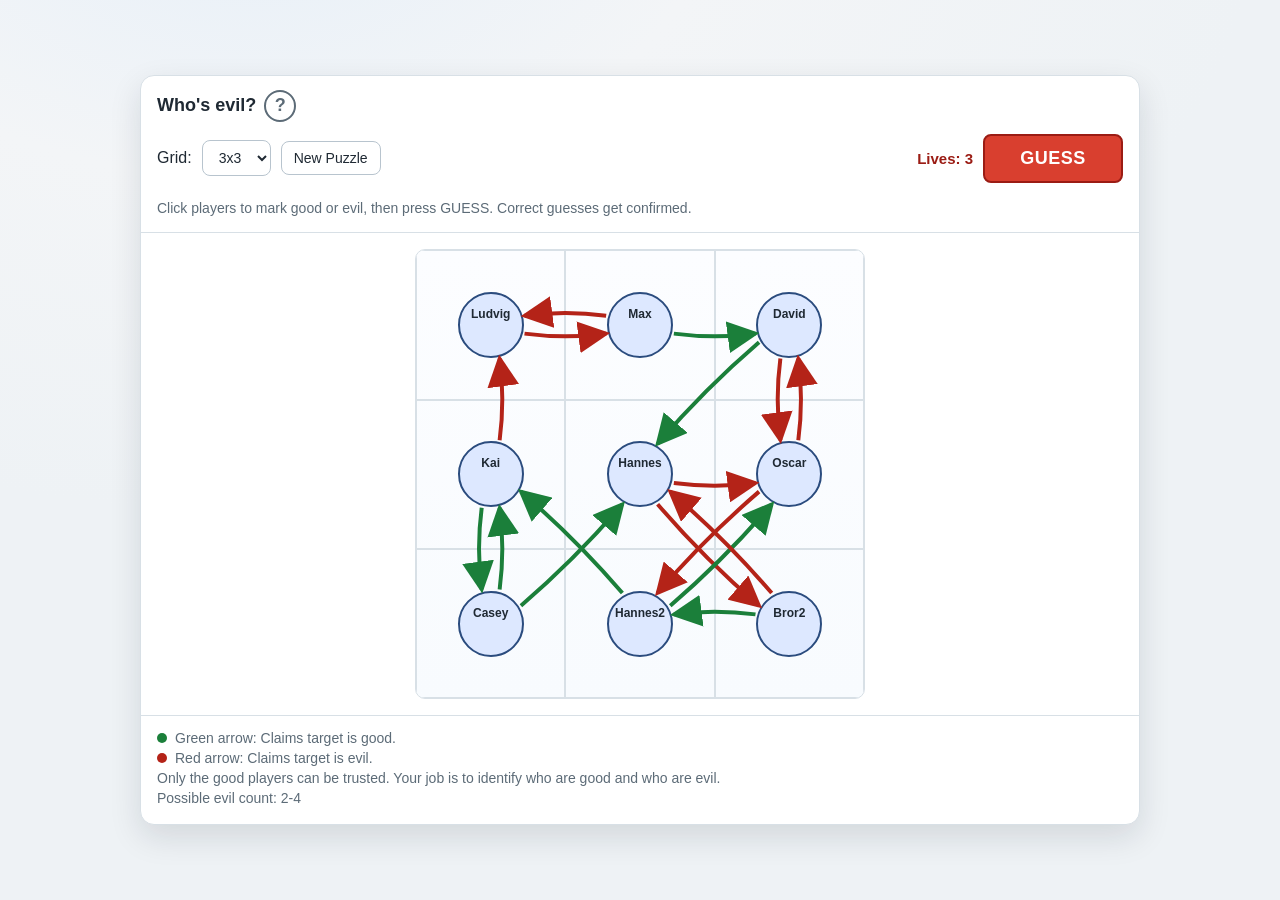
==== clues-game/index.html @ 1d9a7e83 "fix clues mobile ui" ====
<!doctype html>
<html lang="en">
<head>
  <meta charset="utf-8" />
  <meta name="viewport" content="width=device-width, initial-scale=1" />
  <title>Who's evil? (web)</title>
  <style>
    :root {
      --bg: #f3f5f7;
      --panel: #ffffff;
      --ink: #1f2933;
      --muted: #5c6b77;
      --line: #d8e0e6;
      --accent: #2b4c7e;
      --good: #1b7f3a;
      --evil: #b42318;
      --cell: 150px;
      --pad: 30px;
    }

    * { box-sizing: border-box; }
    body {
      margin: 0;
      background: radial-gradient(1000px 600px at 20% -10%, #e8f0f8 0%, var(--bg) 45%, #eef2f5 100%);
      color: var(--ink);
      font-family: "Segoe UI", Tahoma, sans-serif;
      min-height: 100vh;
      display: grid;
      place-items: center;
      padding: clamp(10px, 2.5vw, 20px);
    }

    .app {
      width: min(1000px, 100%);
      background: var(--panel);
      border: 1px solid var(--line);
      border-radius: 14px;
      box-shadow: 0 12px 32px rgba(16, 24, 40, 0.12);
      overflow: hidden;
    }

    .topbar {
      padding: 14px 16px;
      border-bottom: 1px solid var(--line);
      display: flex;
      align-items: center;
      justify-content: space-between;
      gap: 12px;
      flex-wrap: wrap;
    }

    .title {
      font-size: 18px;
      font-weight: 700;
    }

    .title-wrap {
      display: flex;
      align-items: center;
      gap: 8px;
    }

    .controls {
      display: flex;
      gap: 10px;
      align-items: center;
      flex-wrap: wrap;
      width: 100%;
    }

    .controls-main {
      display: flex;
      gap: 10px;
      align-items: center;
      flex-wrap: wrap;
    }

    .controls-right {
      margin-left: auto;
      display: flex;
      align-items: center;
      gap: 10px;
      flex-wrap: wrap;
    }

    button, select {
      border: 1px solid #b8c4ce;
      border-radius: 8px;
      background: #fff;
      color: var(--ink);
      padding: 8px 12px;
      font-size: 14px;
      cursor: pointer;
    }

    button:hover { background: #f8fbff; }

    .guess-btn {
      padding: 12px 22px;
      font-size: 18px;
      font-weight: 800;
      letter-spacing: 0.03em;
      border: 2px solid #9b1c14;
      background: #d93f2f;
      color: #ffffff;
      min-width: 140px;
      min-height: 44px;
    }

    .guess-btn:hover {
      background: #c63224;
    }

    .lives {
      font-weight: 700;
      color: #9b1c14;
      font-size: 15px;
    }

    .status {
      width: 100%;
      color: var(--muted);
      font-size: 14px;
      margin-top: 4px;
      line-height: 1.4;
    }

    .board-wrap {
      padding: clamp(8px, 2.5vw, 16px);
    }

    .board {
      position: relative;
      margin: 0 auto;
      border: 1px solid var(--line);
      border-radius: 10px;
      background: linear-gradient(180deg, #fcfdff 0%, #f8fbfe 100%);
      overflow: hidden;
    }

    .cells {
      position: absolute;
      inset: 0;
      display: grid;
      z-index: 2;
    }

    .cell {
      border: 1px solid var(--line);
      display: grid;
      place-items: center;
      cursor: pointer;
      user-select: none;
      position: relative;
      background: transparent;
    }

    .avatar {
      width: var(--avatar-size, 66px);
      height: var(--avatar-size, 66px);
      border-radius: 999px;
      border: 2px solid var(--accent);
      background: #dde8ff;
      display: grid;
      place-items: center;
      text-align: center;
      padding: 6px;
      line-height: 1.1;
    }

    .name {
      font-size: var(--name-size, 12px);
      font-weight: 700;
    }

    .team {
      margin-top: 4px;
      font-size: var(--team-size, 11px);
      font-weight: 700;
      color: #334155;
    }

    .team.good { color: var(--good); }
    .team.evil { color: var(--evil); }

    svg {
      position: absolute;
      inset: 0;
      z-index: 3;
      pointer-events: none;
    }

    .legend {
      padding: 14px 16px 18px;
      border-top: 1px solid var(--line);
      color: var(--muted);
      font-size: 14px;
      display: grid;
      gap: 4px;
    }

    .dot {
      display: inline-block;
      width: 10px;
      height: 10px;
      border-radius: 999px;
      margin-right: 8px;
    }

    .dot.good { background: var(--good); }
    .dot.evil { background: var(--evil); }

    .share-btn {
      display: none;
      padding: 12px 22px;
      font-size: 14px;
      font-weight: 700;
      border: 2px solid var(--accent);
      background: var(--accent);
      color: #ffffff;
      border-radius: 8px;
      cursor: pointer;
    }

    .share-btn:hover {
      background: #1e3a5f;
    }

    .share-btn.show {
      display: inline-block;
    }

    .help-btn {
      width: 32px;
      height: 32px;
      border-radius: 50%;
      border: 2px solid var(--muted);
      background: transparent;
      color: var(--muted);
      font-size: 18px;
      font-weight: bold;
      cursor: pointer;
      display: flex;
      align-items: center;
      justify-content: center;
      padding: 0;
    }

    .help-btn:hover {
      border-color: var(--accent);
      color: var(--accent);
      background: transparent;
    }

    .modal {
      display: none;
      position: fixed;
      inset: 0;
      background: rgba(0, 0, 0, 0.5);
      z-index: 1000;
      align-items: center;
      justify-content: center;
      padding: 20px;
    }

    .modal.show {
      display: flex;
    }

    .modal-content {
      background: var(--panel);
      border-radius: 14px;
      padding: 32px;
      max-width: 600px;
      max-height: 80vh;
      overflow-y: auto;
      box-shadow: 0 20px 60px rgba(16, 24, 40, 0.3);
      border: 1px solid var(--line);
    }

    .modal-header {
      display: flex;
      align-items: center;
      justify-content: space-between;
      margin-bottom: 20px;
    }

    .modal-title {
      font-size: 20px;
      font-weight: 700;
      color: var(--ink);
    }

    .modal-close {
      width: 32px;
      height: 32px;
      border: none;
      background: transparent;
      color: var(--muted);
      font-size: 24px;
      cursor: pointer;
      padding: 0;
      display: flex;
      align-items: center;
      justify-content: center;
    }

    .modal-close:hover {
      color: var(--ink);
    }

    .modal-body {
      color: var(--ink);
      font-size: 14px;
      line-height: 1.6;
      white-space: pre-wrap;
      word-wrap: break-word;
    }

    @media (max-width: 760px) {
      .app {
        border-radius: 12px;
      }

      .topbar {
        padding: 12px;
        gap: 10px;
      }

      .controls {
        gap: 8px;
      }

      .controls-main,
      .controls-right {
        width: 100%;
      }

      .controls-main {
        display: grid;
        grid-template-columns: auto minmax(0, 1fr) auto;
        align-items: center;
        gap: 8px;
      }

      .controls-right {
        margin-left: 0;
        justify-content: space-between;
      }

      .guess-btn,
      .share-btn {
        min-width: 110px;
        padding: 10px 14px;
        font-size: 15px;
      }

      .lives {
        font-size: 14px;
      }

      .legend {
        padding: 10px 12px 12px;
        font-size: 13px;
      }

      .modal {
        padding: 12px;
      }

      .modal-content {
        padding: 18px;
        max-height: 86vh;
      }
    }

    @media (max-width: 420px) {
      .title {
        font-size: 17px;
      }

      .controls-main {
        grid-template-columns: 1fr;
      }

      .controls-main label {
        font-size: 13px;
      }

      .controls-main select,
      .controls-main button,
      .controls-right button {
        width: 100%;
      }

      .controls-right {
        gap: 8px;
      }

      .help-btn {
        width: 30px;
        height: 30px;
        font-size: 16px;
      }
    }
  </style>
</head>
<body>
  <div class="app">
    <div class="topbar">
      <div class="title-wrap">
        <div class="title">Who's evil?</div>
        <button id="helpBtn" class="help-btn">?</button>
      </div>
      <div class="controls">
        <div class="controls-main">
          <label for="gridSize">Grid:</label>
          <select id="gridSize">
            <option value="2">2x2</option>
            <option value="3" selected>3x3</option>
          </select>
          <button id="newPuzzleBtn">New Puzzle</button>
        </div>
        <div class="controls-right">
          <div id="livesDisplay" class="lives">Lives: 3</div>
          <button id="shareBtn" class="share-btn">Share</button>
          <button id="guessBtn" class="guess-btn">GUESS</button>
        </div>
      </div>
      <div id="status" class="status">Click players to mark good or evil, then press GUESS. Correct guesses get confirmed.</div>
    </div>

    <div class="board-wrap">
      <div id="board" class="board">
        <svg id="arrows"></svg>
        <div id="cells" class="cells"></div>
      </div>
    </div>

    <div class="legend">
      <div><span class="dot good"></span>Green arrow: Claims target is good.</div>
      <div><span class="dot evil"></span>Red arrow: Claims target is evil.</div>
      <div>Only the good players can be trusted. Your job is to identify who are good and who are evil.</div>
      <div id="evilRangeLine"></div>
    </div>
  </div>

  <div id="helpModal" class="modal">
    <div class="modal-content">
      <div class="modal-header">
        <div class="modal-title">How to Play</div>
        <button class="modal-close" id="modalCloseBtn">&times;</button>
      </div>
      <div class="modal-body">You know when you play social deduction games like mafia or blood on the clock tower. Then often there are good and evil players all claiming what teams other players are on. For example Alex might say "Blake is evil and Casey is good". The problem is that if Alex is evil you don't know if their claims are true.
        
Since I'm a mathematician i just abstracted away the sentences into red and green arrows.

Inspired by the Clues by Sam game (if it was cool and the evil people actually lied).</div>
    </div>
  </div>

  <script>
    const FIRST_NAMES = [
      "Bert", "Bror", "Bror2", "Casey", "David", "Eve", "Fiona", "Gabe", "Hannes", "Hannes2", "Hilda",
      "Kyoto", "Johan", "Kai", "Lycke", "Ludvig", "Max", "Noel", "Oscar",
    ];

    let currentCharacters = null;
    let GRID_SIZE = 3;
    let NUM_PLAYERS = GRID_SIZE * GRID_SIZE;
    let lives = 3;
    let guessCount = 0;
    let guessHistory = [];
    let guessMarks = [];
    let confirmedMarks = [];
    let guessElements = [];
    let gameResolved = false;
    let isDailyPuzzle = false;
    let rngSeed = 0;

    function getTodaysSeed() {
      const now = new Date();
      const dateStr = now.toISOString().split('T')[0];
      return parseInt(dateStr.replace(/-/g, ''), 10);
    }

    function getRandomSeed() {
      let seed;
      if (window.crypto && window.crypto.getRandomValues) {
        const buf = new Uint32Array(1);
        window.crypto.getRandomValues(buf);
        seed = buf[0];
      } else {
        seed = Date.now() ^ Math.floor(Math.random() * 1e9);
      }

      seed = Math.abs(seed) % 233280;
      const dailySeed = getTodaysSeed() % 233280;
      if (seed === dailySeed) {
        seed = (seed + 1) % 233280;
      }
      return seed;
    }

    function seededRandom() {
      rngSeed = (rngSeed * 9301 + 49297) % 233280;
      return rngSeed / 233280;
    }

    function initializeSeededRandom(useDailySeed) {
      rngSeed = useDailySeed ? (getTodaysSeed() % 233280) : getRandomSeed();
    }

    function randInt(min, max) {
      return Math.floor(seededRandom() * (max - min + 1)) + min;
    }

    function choose(arr) {
      return arr[randInt(0, arr.length - 1)];
    }

    function shuffleCopy(arr) {
      const out = arr.slice();
      for (let i = out.length - 1; i > 0; i--) {
        const j = randInt(0, i);
        [out[i], out[j]] = [out[j], out[i]];
      }
      return out;
    }

    function sample(arr, n) {
      return shuffleCopy(arr).slice(0, n);
    }

    function getEvilBounds() {
      if (NUM_PLAYERS <= 4) return [1, 2];
      if (NUM_PLAYERS <= 9) return [2, 4];
      const minEvil = Math.max(2, Math.floor(NUM_PLAYERS / 4));
      const maxEvil = Math.max(minEvil, Math.floor(NUM_PLAYERS / 2));
      return [minEvil, maxEvil];
    }

    function getNeighbors(index) {
      const row = Math.floor(index / GRID_SIZE);
      const col = index % GRID_SIZE;
      const neighbors = [];

      for (let dr = -1; dr <= 1; dr++) {
        for (let dc = -1; dc <= 1; dc++) {
          if (dr === 0 && dc === 0) continue;
          const nr = row + dr;
          const nc = col + dc;
          if (nr >= 0 && nr < GRID_SIZE && nc >= 0 && nc < GRID_SIZE) {
            neighbors.push(nr * GRID_SIZE + nc);
          }
        }
      }

      return neighbors;
    }

    function generateStatement(characterIndex, characters, maxStatements) {
      const neighbors = getNeighbors(characterIndex);
      if (neighbors.length === 0) return [];

      const count = randInt(1, Math.min(maxStatements, neighbors.length));
      const mentioned = sample(neighbors, count);
      const team = characters[characterIndex].team;

      return mentioned.map((neighborIdx) => {
        if (team === "Good") {
          return {
            about: neighborIdx,
            claim: characters[neighborIdx].team === "Good" ? "good" : "evil"
          };
        }
        return {
          about: neighborIdx,
          claim: choose(["good", "evil"])
        };
      });
    }

    function buildGrid(maxStatements) {
      const pool = shuffleCopy(FIRST_NAMES);
      const characters = [];
      for (let i = 0; i < NUM_PLAYERS; i++) {
        characters.push({ name: pool[i], statements: [] });
      }

      const [minEvil, maxEvil] = getEvilBounds();
      const numEvils = randInt(minEvil, maxEvil);
      const evilIndices = new Set(sample([...Array(NUM_PLAYERS).keys()], numEvils));

      characters.forEach((char, i) => {
        char.team = evilIndices.has(i) ? "Evil" : "Good";
      });

      for (let i = 0; i < NUM_PLAYERS; i++) {
        characters[i].statements = generateStatement(i, characters, maxStatements);
      }

      return characters;
    }

    function buildUniverseFromMask(mask) {
      const universe = [];
      for (let i = 0; i < NUM_PLAYERS; i++) {
        universe.push(((mask >> i) & 1) ? "Evil" : "Good");
      }
      return universe;
    }

    function goodPlayerLiesInUniverse(characters, universe) {
      for (let speaker = 0; speaker < NUM_PLAYERS; speaker++) {
        if (universe[speaker] !== "Good") continue;
        for (const stmt of characters[speaker].statements) {
          const actual = universe[stmt.about];
          if (stmt.claim === "good" && actual !== "Good") return true;
          if (stmt.claim === "evil" && actual !== "Evil") return true;
        }
      }
      return false;
    }

    function countPossibleUniverses(characters) {
      let count = 0;
      let uniqueUniverse = null;
      const [minEvil, maxEvil] = getEvilBounds();

      for (let mask = 0; mask < (1 << NUM_PLAYERS); mask++) {
        const universe = buildUniverseFromMask(mask);
        const evilCount = universe.reduce((acc, t) => acc + (t === "Evil" ? 1 : 0), 0);
        if (evilCount < minEvil || evilCount > maxEvil) continue;

        if (goodPlayerLiesInUniverse(characters, universe)) continue;

        count += 1;
        if (count === 1) uniqueUniverse = universe;
        if (count > 1) return [count, null];
      }

      return [count, uniqueUniverse];
    }

    function generateGrid() {
      const generationPlan = [
        [10, 1],
        [60, 2],
        [120, 3],
        [200, 4],
      ];

      let generationCount = 0;
      for (const [attempts, maxStatements] of generationPlan) {
        for (let i = 0; i < attempts; i++) {
          generationCount += 1;
          const characters = buildGrid(maxStatements);
          const [possibleCount] = countPossibleUniverses(characters);
          if (possibleCount === 1) {
            return [characters, generationCount, true];
          }
        }
      }

      return [null, generationCount, false];
    }

    function setStatus(text) {
      document.getElementById("status").textContent = text;
    }

    function setLivesDisplay() {
      document.getElementById("livesDisplay").textContent = `Lives: ${lives}`;
    }

    function markLabelFromGuess(index) {
      if (confirmedMarks[index]) {
        return guessMarks[index] === "Good" ? "good" : "evil";
      }
      if (guessMarks[index] === null) return "";
      if (guessMarks[index] === "Good") return "good?";
      return "evil?";
    }

    function setGuessLabel(index) {
      const labelEl = guessElements[index];
      labelEl.textContent = markLabelFromGuess(index);
      labelEl.classList.remove("good", "evil");
      if (guessMarks[index] === "Good") labelEl.classList.add("good");
      if (guessMarks[index] === "Evil") labelEl.classList.add("evil");
    }

    function revealAllTeams() {
      for (let i = 0; i < NUM_PLAYERS; i++) {
        const labelEl = guessElements[i];
        labelEl.textContent = currentCharacters[i].team;
        labelEl.classList.remove("good", "evil");
        labelEl.classList.add(currentCharacters[i].team === "Good" ? "good" : "evil");
      }
    }

    function renderBoard(characters) {
      const board = document.getElementById("board");
      const cellsLayer = document.getElementById("cells");
      const svg = document.getElementById("arrows");
      const boardWrap = document.querySelector(".board-wrap");
      const [minEvil, maxEvil] = getEvilBounds();

      const wrapStyles = window.getComputedStyle(boardWrap);
      const padX = parseFloat(wrapStyles.paddingLeft) + parseFloat(wrapStyles.paddingRight);
      const availableWidth = Math.max(boardWrap.clientWidth - padX - 2, 180);
      const maxCellSize = GRID_SIZE === 2 ? 180 : 150;
      const minCellSize = GRID_SIZE === 2 ? 86 : 64;
      const cellSize = Math.max(
        minCellSize,
        Math.min(maxCellSize, Math.floor(availableWidth / GRID_SIZE))
      );
      const width = cellSize * GRID_SIZE;
      const height = cellSize * GRID_SIZE;
      board.style.width = width + "px";
      board.style.height = height + "px";
      board.style.setProperty("--avatar-size", `${Math.max(44, Math.floor(cellSize * 0.44))}px`);
      board.style.setProperty("--name-size", `${Math.max(10, Math.floor(cellSize * 0.08))}px`);
      board.style.setProperty("--team-size", `${Math.max(10, Math.floor(cellSize * 0.075))}px`);
      cellsLayer.style.gridTemplateColumns = `repeat(${GRID_SIZE}, 1fr)`;
      cellsLayer.style.gridTemplateRows = `repeat(${GRID_SIZE}, 1fr)`;
      cellsLayer.innerHTML = "";

      svg.setAttribute("viewBox", `0 0 ${width} ${height}`);
      const markerSize = window.innerWidth <= 420 ? 5 : (window.innerWidth <= 760 ? 6 : 8);
      const markerRefX = markerSize - 1;
      const markerRefY = markerSize / 2;
      svg.innerHTML = `
        <defs>
          <marker id="arrowGreen" markerWidth="${markerSize}" markerHeight="${markerSize}" refX="${markerRefX}" refY="${markerRefY}" orient="auto" markerUnits="strokeWidth">
            <path d="M0,0 L${markerSize},${markerRefY} L0,${markerSize} z" fill="#1b7f3a"></path>
          </marker>
          <marker id="arrowRed" markerWidth="${markerSize}" markerHeight="${markerSize}" refX="${markerRefX}" refY="${markerRefY}" orient="auto" markerUnits="strokeWidth">
            <path d="M0,0 L${markerSize},${markerRefY} L0,${markerSize} z" fill="#b42318"></path>
          </marker>
        </defs>
      `;

      const centers = [];
      guessMarks = Array(NUM_PLAYERS).fill(null);
      confirmedMarks = Array(NUM_PLAYERS).fill(false);
      guessElements = Array(NUM_PLAYERS).fill(null);
      for (let i = 0; i < NUM_PLAYERS; i++) {
        const row = Math.floor(i / GRID_SIZE);
        const col = i % GRID_SIZE;
        const cx = col * cellSize + cellSize / 2;
        const cy = row * cellSize + cellSize / 2;
        centers.push([cx, cy]);

        const cell = document.createElement("div");
        cell.className = "cell";

        const avatar = document.createElement("div");
        avatar.className = "avatar";
        const name = document.createElement("div");
        name.className = "name";
        name.textContent = characters[i].name;
        const team = document.createElement("div");
        team.className = "team";
        team.textContent = "";
        guessElements[i] = team;

        avatar.appendChild(name);
        avatar.appendChild(team);
        cell.appendChild(avatar);

        cell.addEventListener("click", () => {
          if (gameResolved || confirmedMarks[i]) return;

          if (guessMarks[i] === null) {
            guessMarks[i] = "Good";
          } else if (guessMarks[i] === "Good") {
            guessMarks[i] = "Evil";
          } else {
            guessMarks[i] = null;
          }
          setGuessLabel(i);
        });

        cellsLayer.appendChild(cell);
      }

      for (let speaker = 0; speaker < NUM_PLAYERS; speaker++) {
        const [sx, sy] = centers[speaker];
        for (let stmtIndex = 0; stmtIndex < characters[speaker].statements.length; stmtIndex++) {
          const stmt = characters[speaker].statements[stmtIndex];
          const [tx, ty] = centers[stmt.about];
          const color = stmt.claim === "good" ? "#1b7f3a" : "#b42318";
          const marker = stmt.claim === "good" ? "url(#arrowGreen)" : "url(#arrowRed)";

          const dx = tx - sx;
          const dy = ty - sy;
          const len = Math.max(Math.hypot(dx, dy), 1);
          const ux = dx / len;
          const uy = dy / len;
          const perpX = -uy;
          const perpY = ux;

          const normalOffset = Math.max(4, Math.floor(cellSize * 0.06));
          const startPad = 34;
          const endPad = 34;
          const startX = sx + ux * startPad + perpX * normalOffset;
          const startY = sy + uy * startPad + perpY * normalOffset;
          const endX = tx - ux * endPad + perpX * normalOffset;
          const endY = ty - uy * endPad + perpY * normalOffset;

          const curveAmount = normalOffset * 0.6;
          const midX = (startX + endX) / 2 + perpX * curveAmount;
          const midY = (startY + endY) / 2 + perpY * curveAmount;

          const path = document.createElementNS("http://www.w3.org/2000/svg", "path");
          path.setAttribute("d", `M ${startX.toFixed(1)} ${startY.toFixed(1)} Q ${midX.toFixed(1)} ${midY.toFixed(1)} ${endX.toFixed(1)} ${endY.toFixed(1)}`);
          path.setAttribute("stroke", color);
          path.setAttribute("stroke-width", "4");
          path.setAttribute("fill", "none");
          path.setAttribute("marker-end", marker);
          path.setAttribute("opacity", "1");
          svg.appendChild(path);
        }
      }

      document.getElementById("evilRangeLine").textContent = `Possible evil count: ${minEvil}-${maxEvil}`;
    }

    function submitGuess() {
      if (!currentCharacters || gameResolved) return;

      const hasAnyGuess = guessMarks.some((g) => g !== null);
      if (!hasAnyGuess) {
        setStatus("Make at least one guess before pressing GUESS.");
        return;
      }

      guessCount += 1;

      // First, check if all guesses are correct (all-or-nothing validation)
      let hasWrong = false;
      let newConfirms = 0;

      for (let i = 0; i < NUM_PLAYERS; i++) {
        if (guessMarks[i] === null || confirmedMarks[i]) continue;

        const isCorrect = guessMarks[i] === currentCharacters[i].team;
        if (!isCorrect) {
          hasWrong = true;
          break;
        }
        newConfirms += 1;
      }

      if (hasWrong) {
        guessHistory.push(false);
        lives -= 1;
        setLivesDisplay();
        if (lives <= 0) {
          gameResolved = true;
          if (isDailyPuzzle) {
            document.getElementById("shareBtn").classList.add("show");
          }
          setStatus("No lives left. You lost. No team information revealed.");
        } else {
          const totalConfirmed = confirmedMarks.filter(c => c).length;
          setStatus(`Wrong guess! ${totalConfirmed}/${NUM_PLAYERS} confirmed. Lives: ${lives}`);
        }
        return;
      }

      // All guesses were correct, so confirm them all
      for (let i = 0; i < NUM_PLAYERS; i++) {
        if (guessMarks[i] !== null && !confirmedMarks[i]) {
          confirmedMarks[i] = true;
          setGuessLabel(i);
        }
      }

      const totalConfirmed = confirmedMarks.filter(c => c).length;

      if (totalConfirmed === NUM_PLAYERS) {
        guessHistory.push(true);
        gameResolved = true;
        if (isDailyPuzzle) {
          document.getElementById("shareBtn").classList.add("show");
        }
        setStatus("Perfect! All players confirmed!");
        return;
      }

      guessHistory.push(true);
      setStatus(`${totalConfirmed}/${NUM_PLAYERS} confirmed! Continue guessing.`);
    }

    function copyTextFallback(text) {
      const textarea = document.createElement("textarea");
      textarea.value = text;
      textarea.setAttribute("readonly", "");
      textarea.style.position = "fixed";
      textarea.style.top = "-9999px";
      textarea.style.opacity = "0";
      document.body.appendChild(textarea);
      textarea.focus();
      textarea.select();
      let copied = false;
      try {
        copied = document.execCommand("copy");
      } catch (_err) {
        copied = false;
      }
      document.body.removeChild(textarea);
      return copied;
    }

    function flashShareButton(text, ms = 2000) {
      const shareBtn = document.getElementById("shareBtn");
      const originalText = shareBtn.textContent;
      shareBtn.textContent = text;
      setTimeout(() => {
        shareBtn.textContent = originalText;
      }, ms);
    }

    async function shareResult() {
      if (!isDailyPuzzle) return;

      const now = new Date();
      const dateStr = now.toLocaleDateString('en-US', { month: 'short', day: 'numeric', year: 'numeric' });
      const emojiSquares = guessHistory.map(success => success ? "🟩" : "🟥").join("");
      const message = `Solved Bror's deduction game (${dateStr}) in ${guessCount} guess(es)! https://beppep.github.io/clues-game/\n ${emojiSquares}`;
      const prefersNativeShare =
        window.matchMedia("(pointer: coarse)").matches ||
        /Android|iPhone|iPad|iPod/i.test(navigator.userAgent);

      if (prefersNativeShare && navigator.share) {
        try {
          await navigator.share({ text: message });
          flashShareButton("Shared!");
          return;
        } catch (err) {
          // If the user cancels, do not show an error/fallback message.
          if (err && err.name === "AbortError") return;
        }
      }

      if (navigator.clipboard && navigator.clipboard.writeText) {
        try {
          await navigator.clipboard.writeText(message);
          flashShareButton("Copied!");
          return;
        } catch (_err) {
          // Fall through to legacy copy fallback.
        }
      }

      if (copyTextFallback(message)) {
        flashShareButton("Copied!");
      } else {
        flashShareButton("Copy failed", 2500);
        setStatus("Could not auto-copy. Long-press and copy manually:");
      }
    }

    function buildNewPuzzle(useDailySeed = false) {
      isDailyPuzzle = useDailySeed;
      initializeSeededRandom(useDailySeed);
      GRID_SIZE = parseInt(document.getElementById("gridSize").value, 10);
      NUM_PLAYERS = GRID_SIZE * GRID_SIZE;
      lives = 3;
      guessCount = 0;
      guessHistory = [];
      gameResolved = false;
      setLivesDisplay();
      document.getElementById("shareBtn").classList.remove("show");

      setStatus("Generating puzzle...");
      setTimeout(() => {
        const [characters, attempts, ok] = generateGrid();
        if (!ok) {
          currentCharacters = null;
          document.getElementById("cells").innerHTML = "";
          document.getElementById("arrows").innerHTML = "";
          setStatus(`Could not generate a uniquely solvable puzzle after ${attempts} generations.`);
          return;
        }

        currentCharacters = characters;
        renderBoard(characters);
        setStatus(`Click players to mark good or evil, then press GUESS. Correct guesses get confirmed.`); 
      }, 10);
    }

    document.getElementById("newPuzzleBtn").addEventListener("click", () => buildNewPuzzle(false));
    document.getElementById("guessBtn").addEventListener("click", submitGuess);
    document.getElementById("shareBtn").addEventListener("click", shareResult);
    document.getElementById("gridSize").addEventListener("change", () => buildNewPuzzle(false));

    const helpBtn = document.getElementById("helpBtn");
    const helpModal = document.getElementById("helpModal");
    const modalCloseBtn = document.getElementById("modalCloseBtn");

    helpBtn.addEventListener("click", () => {
      helpModal.classList.add("show");
    });

    modalCloseBtn.addEventListener("click", () => {
      helpModal.classList.remove("show");
    });

    helpModal.addEventListener("click", (e) => {
      if (e.target === helpModal) {
        helpModal.classList.remove("show");
      }
    });

    buildNewPuzzle(true);
  </script>
</body>
</html>
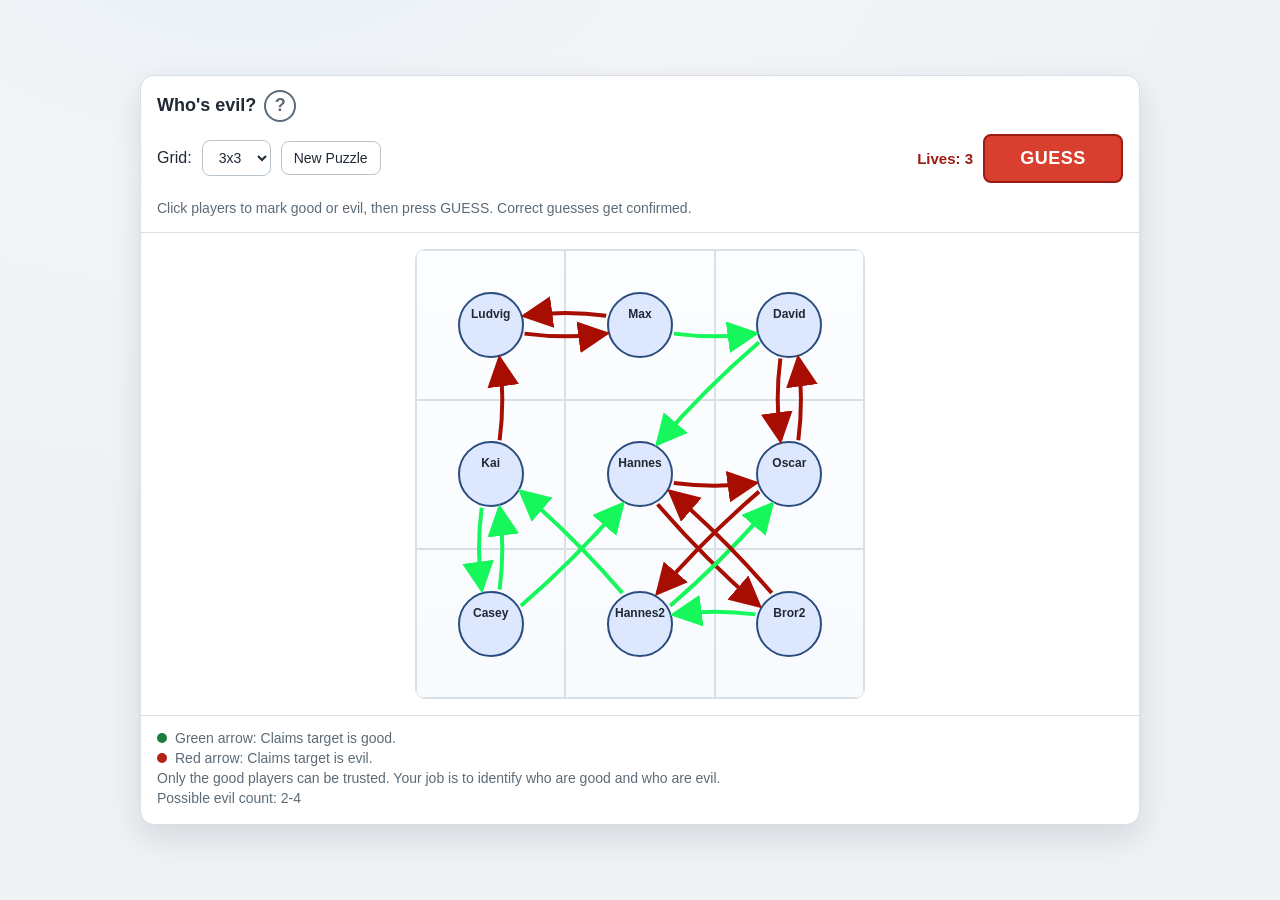
==== commit 9549de58: "fix clues mobile ui" ====
--- a/clues-game/index.html
+++ b/clues-game/index.html
@@ -734,10 +734,10 @@
       svg.innerHTML = `
         <defs>
           <marker id="arrowGreen" markerWidth="${markerSize}" markerHeight="${markerSize}" refX="${markerRefX}" refY="${markerRefY}" orient="auto" markerUnits="strokeWidth">
-            <path d="M0,0 L${markerSize},${markerRefY} L0,${markerSize} z" fill="#1b7f3a"></path>
+            <path d="M0,0 L${markerSize},${markerRefY} L0,${markerSize} z" fill="#16f75c"></path>
           </marker>
           <marker id="arrowRed" markerWidth="${markerSize}" markerHeight="${markerSize}" refX="${markerRefX}" refY="${markerRefY}" orient="auto" markerUnits="strokeWidth">
-            <path d="M0,0 L${markerSize},${markerRefY} L0,${markerSize} z" fill="#b42318"></path>
+            <path d="M0,0 L${markerSize},${markerRefY} L0,${markerSize} z" fill="#a80d02"></path>
           </marker>
         </defs>
       `;
@@ -791,7 +791,7 @@
         for (let stmtIndex = 0; stmtIndex < characters[speaker].statements.length; stmtIndex++) {
           const stmt = characters[speaker].statements[stmtIndex];
           const [tx, ty] = centers[stmt.about];
-          const color = stmt.claim === "good" ? "#1b7f3a" : "#b42318";
+          const color = stmt.claim === "good" ? "#16f75c" : "#a80d02";
           const marker = stmt.claim === "good" ? "url(#arrowGreen)" : "url(#arrowRed)";
 
           const dx = tx - sx;
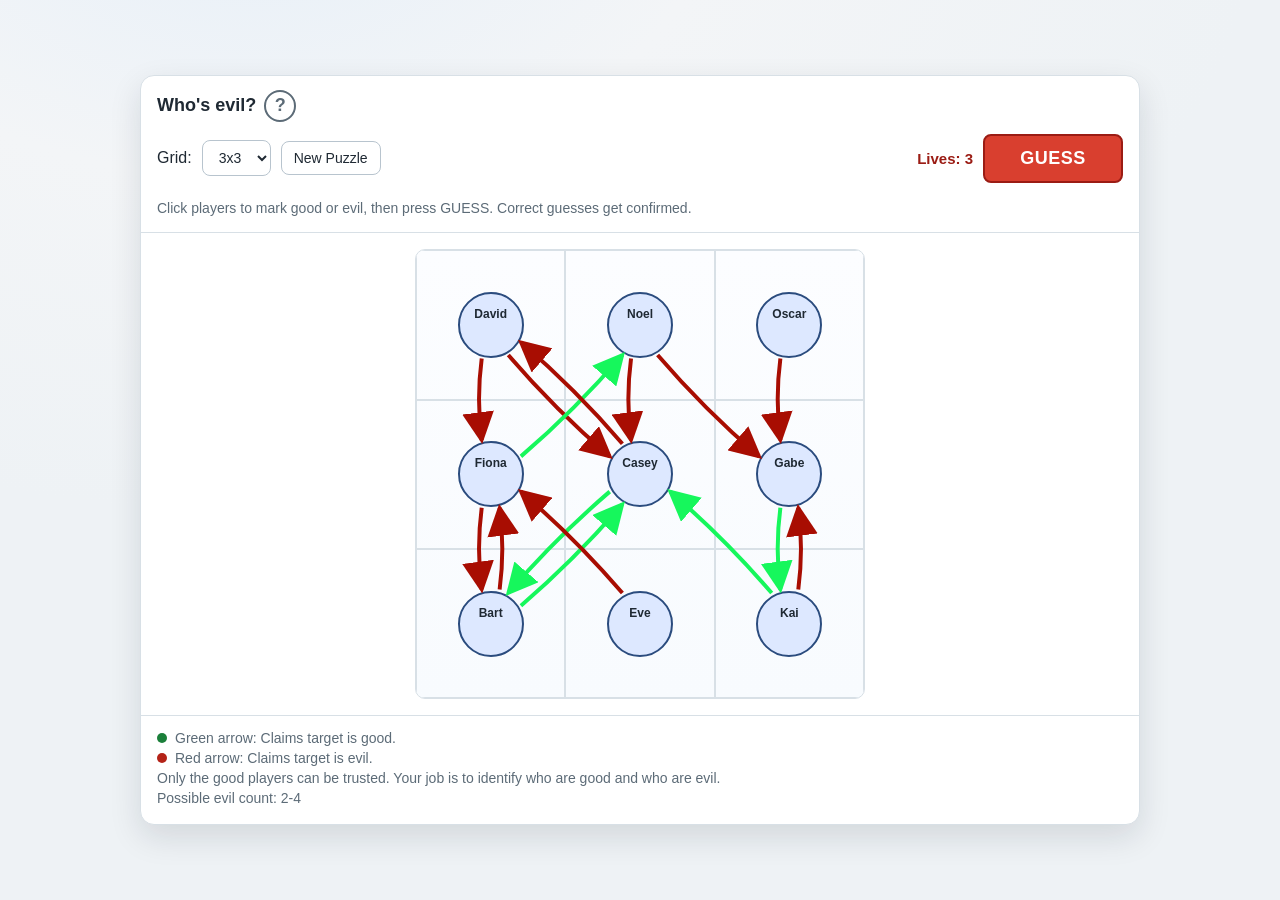
==== commit b391f7f2: "Add names" ====
--- a/clues-game/index.html
+++ b/clues-game/index.html
@@ -461,8 +461,8 @@
 
   <script>
     const FIRST_NAMES = [
-      "Bert", "Bror", "Bror2", "Casey", "David", "Eve", "Fiona", "Gabe", "Hannes", "Hannes2", "Hilda",
-      "Kyoto", "Johan", "Kai", "Lycke", "Ludvig", "Max", "Noel", "Oscar",
+      "Albin", "Axel", "Bart", "Bror", "Bror2", "Casey", "David", "Eve", "Fiona", "Gabe", "Hannes", "Hannes2", "Hilda",
+      "Kyoto", "Johan", "Kai", "Lykke", "Ludvig", "Max", "Noel", "Oscar", "Otto"
     ];
 
     let currentCharacters = null;
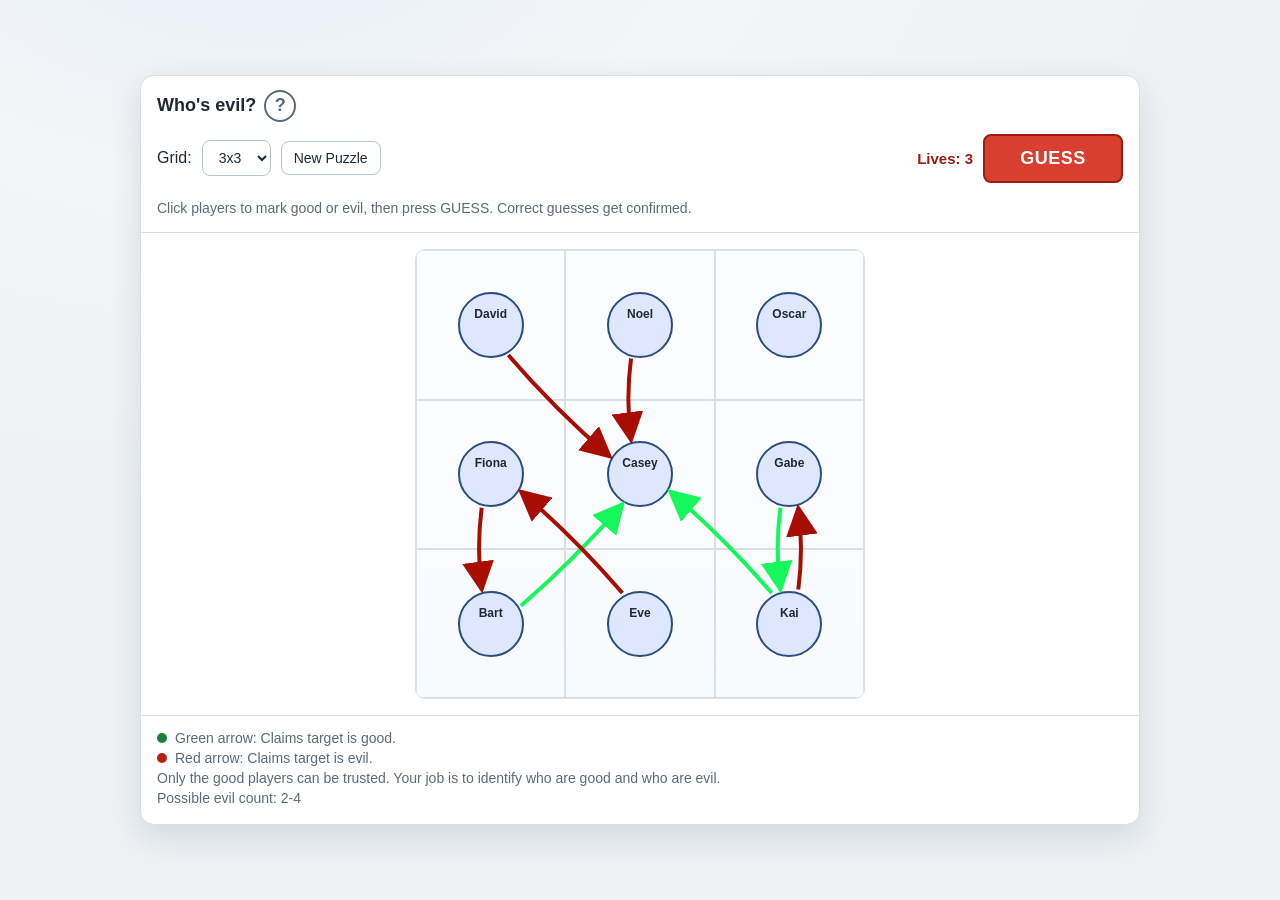
==== commit 8e3af4fb: "Prune redundant arrows after puzzle generation After generating a uniquely-solvable puzzle, try remo" ====
--- a/clues-game/index.html
+++ b/clues-game/index.html
@@ -166,6 +166,18 @@
       text-align: center;
       padding: 6px;
       line-height: 1.1;
+      transition: background 0.25s ease, border-color 0.25s ease;
+    }
+
+    /* Once a player is confirmed, tint the whole circle a soft green / red. */
+    .avatar.confirmed-good {
+      background: #cdeccf;
+      border-color: var(--good);
+    }
+
+    .avatar.confirmed-evil {
+      background: #f3d4cf;
+      border-color: var(--evil);
     }
 
     .name {
@@ -418,6 +430,7 @@
           <select id="gridSize">
             <option value="2">2x2</option>
             <option value="3" selected>3x3</option>
+            <option value="4">4x4</option>
           </select>
           <button id="newPuzzleBtn">New Puzzle</button>
         </div>
@@ -462,7 +475,7 @@
   <script>
     const FIRST_NAMES = [
       "Albin", "Axel", "Bart", "Bror", "Bror2", "Casey", "David", "Eve", "Fiona", "Gabe", "Hannes", "Hannes2", "Hilda",
-      "Kyoto", "Johan", "Kai", "Lykke", "Ludvig", "Max", "Noel", "Oscar", "Otto"
+      "Kyoto", "Johan", "Kai", "Astrid", "Ludvig", "Max", "Noel", "Oscar", "Otto"
     ];
 
     let currentCharacters = null;
@@ -643,6 +656,33 @@
       return [count, uniqueUniverse];
     }
 
+    // Try to delete as many arrows (statements) as possible while keeping
+    // the puzzle uniquely solvable. Goes through every arrow in random
+    // order, removes it, re-checks uniqueness, and only keeps the removal
+    // if the solution is still unique.
+    function pruneArrows(characters) {
+      const candidates = [];
+      for (let speaker = 0; speaker < NUM_PLAYERS; speaker++) {
+        for (const stmt of characters[speaker].statements) {
+          candidates.push({ speaker, stmt });
+        }
+      }
+
+      const order = shuffleCopy(candidates);
+      for (const { speaker, stmt } of order) {
+        const list = characters[speaker].statements;
+        const idx = list.indexOf(stmt);
+        if (idx === -1) continue;
+
+        list.splice(idx, 1);
+        const [possibleCount] = countPossibleUniverses(characters);
+        if (possibleCount !== 1) {
+          // Removing this arrow added solutions, put it back.
+          list.splice(idx, 0, stmt);
+        }
+      }
+    }
+
     function generateGrid() {
       const generationPlan = [
         [10, 1],
@@ -658,6 +698,7 @@
           const characters = buildGrid(maxStatements);
           const [possibleCount] = countPossibleUniverses(characters);
           if (possibleCount === 1) {
+            pruneArrows(characters);
             return [characters, generationCount, true];
           }
         }
@@ -689,6 +730,14 @@
       labelEl.classList.remove("good", "evil");
       if (guessMarks[index] === "Good") labelEl.classList.add("good");
       if (guessMarks[index] === "Evil") labelEl.classList.add("evil");
+      // Tint the whole circle a soft green/red once the mark is confirmed.
+      const avatarEl = labelEl.parentElement;
+      if (avatarEl) {
+        avatarEl.classList.remove("confirmed-good", "confirmed-evil");
+        if (confirmedMarks[index]) {
+          avatarEl.classList.add(guessMarks[index] === "Good" ? "confirmed-good" : "confirmed-evil");
+        }
+      }
     }
 
     function revealAllTeams() {
@@ -697,6 +746,11 @@
         labelEl.textContent = currentCharacters[i].team;
         labelEl.classList.remove("good", "evil");
         labelEl.classList.add(currentCharacters[i].team === "Good" ? "good" : "evil");
+        const avatarEl = labelEl.parentElement;
+        if (avatarEl) {
+          avatarEl.classList.remove("confirmed-good", "confirmed-evil");
+          avatarEl.classList.add(currentCharacters[i].team === "Good" ? "confirmed-good" : "confirmed-evil");
+        }
       }
     }
 
@@ -731,6 +785,15 @@
       const markerSize = window.innerWidth <= 420 ? 5 : (window.innerWidth <= 760 ? 6 : 8);
       const markerRefX = markerSize - 1;
       const markerRefY = markerSize / 2;
+      // Thinner strokes on the denser 4x4 board -> smaller lines AND arrowheads
+      // (the markers use markerUnits="strokeWidth", so they scale with this).
+      const arrowStroke = GRID_SIZE === 4 ? 3 : 4;
+      // 4x4 circles are big relative to the short adjacent-cell spacing, so a fixed
+      // end padding eats most of the arrow. Tie the pad to the circle radius (and
+      // tuck 3px inside) so arrows always meet the circles and short adjacent ones
+      // still read as proper arrows at any cell size.
+      const avatarSize = Math.max(44, Math.floor(cellSize * 0.44));
+      const arrowPad = GRID_SIZE === 4 ? Math.max(14, Math.floor(avatarSize / 2) - 3) : 34;
       svg.innerHTML = `
         <defs>
           <marker id="arrowGreen" markerWidth="${markerSize}" markerHeight="${markerSize}" refX="${markerRefX}" refY="${markerRefY}" orient="auto" markerUnits="strokeWidth">
@@ -803,8 +866,8 @@
           const perpY = ux;
 
           const normalOffset = Math.max(4, Math.floor(cellSize * 0.06));
-          const startPad = 34;
-          const endPad = 34;
+          const startPad = arrowPad;
+          const endPad = arrowPad;
           const startX = sx + ux * startPad + perpX * normalOffset;
           const startY = sy + uy * startPad + perpY * normalOffset;
           const endX = tx - ux * endPad + perpX * normalOffset;
@@ -817,7 +880,7 @@
           const path = document.createElementNS("http://www.w3.org/2000/svg", "path");
           path.setAttribute("d", `M ${startX.toFixed(1)} ${startY.toFixed(1)} Q ${midX.toFixed(1)} ${midY.toFixed(1)} ${endX.toFixed(1)} ${endY.toFixed(1)}`);
           path.setAttribute("stroke", color);
-          path.setAttribute("stroke-width", "4");
+          path.setAttribute("stroke-width", String(arrowStroke));
           path.setAttribute("fill", "none");
           path.setAttribute("marker-end", marker);
           path.setAttribute("opacity", "1");
